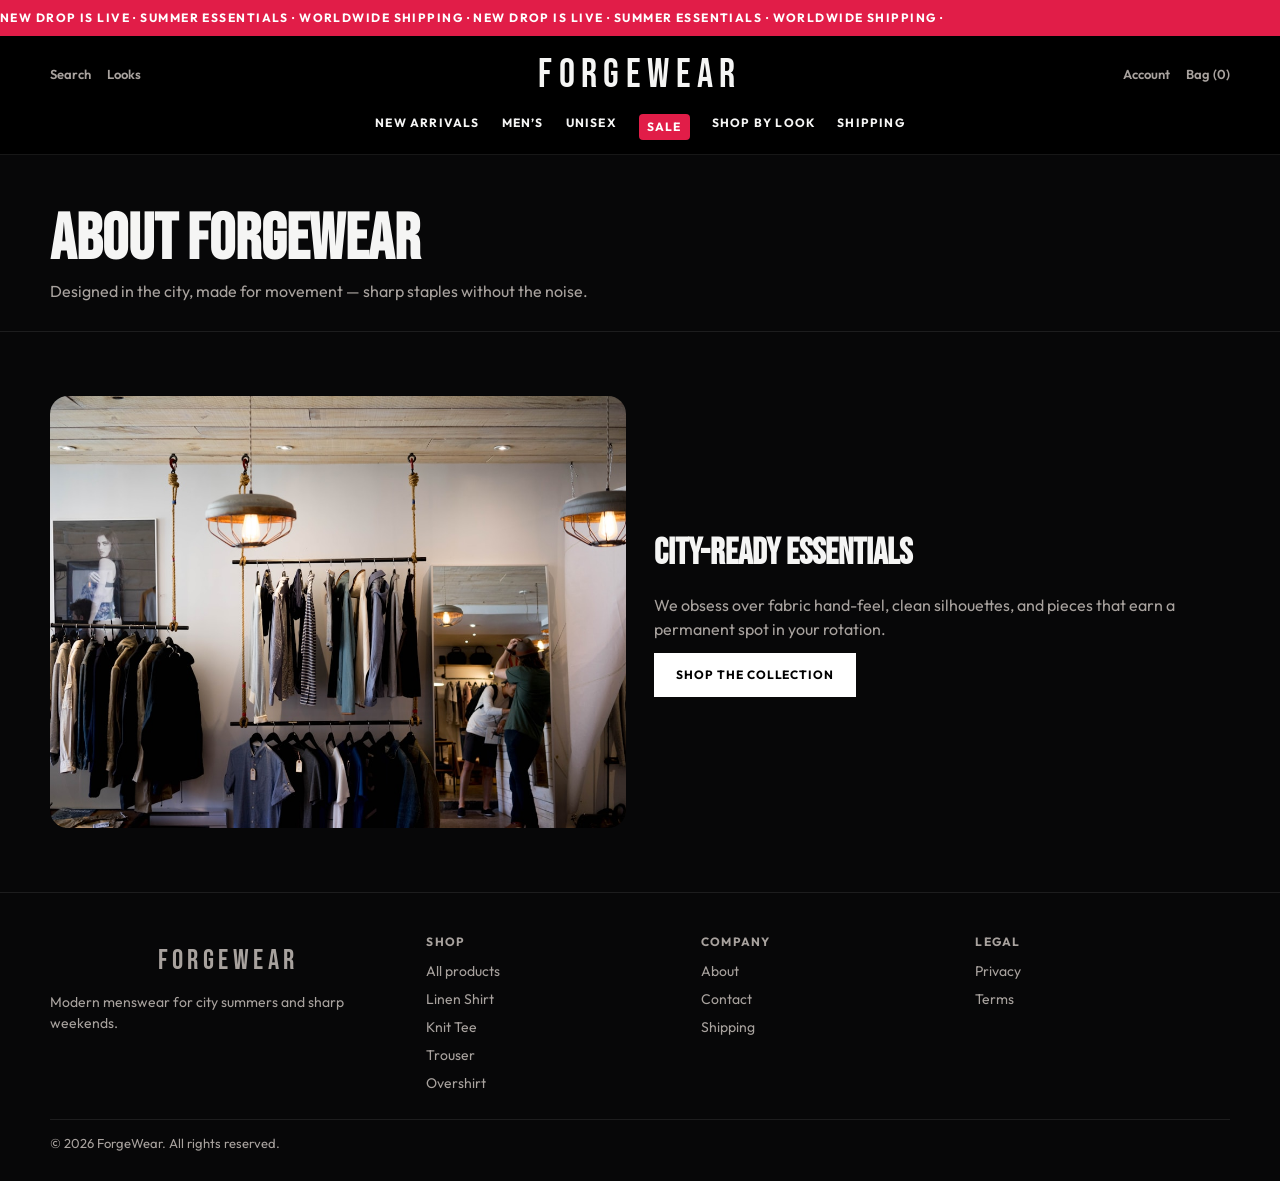
==== about.html @ a7f93a91 "Initial commit: forgewear website" ====
<!DOCTYPE html><html lang="en"><head><meta charset="utf-8"/><meta name="viewport" content="width=device-width,initial-scale=1"/>
<title>About | ForgeWear</title>
<link href="https://fonts.googleapis.com/css2?family=Bebas+Neue&family=Outfit:wght@400;500;600;700;800&display=swap" rel="stylesheet"/>
<link rel="stylesheet" href="styles.css"/></head><body>
<div class="ticker" aria-hidden="true"><div class="ticker-track">New drop is live · Summer essentials · Worldwide shipping · New drop is live · Summer essentials · Worldwide shipping · </div></div>
<header><div class="wrap nav">
<div class="nav-side"><a href="shop.html">Search</a><a href="about.html">Looks</a></div>
<a class="logo" href="index.html">FORGEWEAR</a>
<div class="nav-side right"><a href="contact.html">Account</a><a href="cart.html">Bag (<span data-cart-count>0</span>)</a><button class="nav-toggle" id="navToggle" aria-label="Menu">☰</button></div>
<nav class="nav-links-mobile" id="navLinks" style="display:none">
<a href="shop.html">Shop</a><a href="shop.html">New</a><a href="about.html">About</a><a href="contact.html">Contact</a><a href="cart.html">Cart</a>
</nav>
</div>
<nav class="wrap menu">
<a href="shop.html">New Arrivals</a><a href="shop.html">Men’s</a><a href="shop.html">Unisex</a>
<a class="sale" href="shop.html">Sale</a><a href="about.html">Shop by Look</a><a href="shipping.html">Shipping</a>
</nav></header><div class="page-hero"><div class="wrap"><h1>ABOUT FORGEWEAR</h1><p>Designed in the city, made for movement — sharp staples without the noise.</p></div></div>
<section><div class="wrap grid-2"><img class="split-img" src="images/store.jpg" alt="ForgeWear store"/><div><h2 style="font-family:Bebas Neue,sans-serif;font-size:36px">CITY-READY ESSENTIALS</h2><p class="muted" style="margin:12px 0">We obsess over fabric hand-feel, clean silhouettes, and pieces that earn a permanent spot in your rotation.</p><a class="btn btn-solid" href="shop.html">Shop the collection</a></div></div></section><footer><div class="wrap"><div class="footer-grid">
<div><a class="logo" href="index.html" style="font-size:28px">FORGEWEAR</a><p class="muted" style="margin-top:10px;font-size:14px">Modern menswear for city summers and sharp weekends.</p></div>
<div><h4>Shop</h4><a href="shop.html">All products</a><a href="product-linen.html">Linen Shirt</a><a href="product-knit.html">Knit Tee</a><a href="product-trouser.html">Trouser</a><a href="product-jacket.html">Overshirt</a></div>
<div><h4>Company</h4><a href="about.html">About</a><a href="contact.html">Contact</a><a href="shipping.html">Shipping</a></div>
<div><h4>Legal</h4><a href="privacy.html">Privacy</a><a href="terms.html">Terms</a></div>
</div><div class="footer-bottom">© 2026 ForgeWear. All rights reserved.</div></div></footer>
<script>
document.getElementById("navToggle")?.addEventListener("click",function(){var n=document.getElementById("navLinks");n.style.display=n.style.display==="flex"?"none":"flex";n.classList.toggle("open")});
</script>
<script src="app.js"></script></body></html>
---- styles.css ----
:root{--bg:#070708;--panel:#121214;--text:#f5f5f4;--muted:#a8a29e;--red:#e11d48;--line:rgba(255,255,255,.09);--ease:cubic-bezier(.22,1,.36,1)}
*{box-sizing:border-box;margin:0;padding:0}html{scroll-behavior:smooth}body{font-family:Outfit,system-ui,sans-serif;background:var(--bg);color:var(--text);line-height:1.5}
a{color:inherit;text-decoration:none}img{max-width:100%;display:block}
.wrap{width:min(1180px,calc(100% - 32px));margin:0 auto}
.btn{display:inline-flex;align-items:center;justify-content:center;padding:13px 22px;font-weight:700;font-size:12px;letter-spacing:.08em;text-transform:uppercase;border:0;cursor:pointer;font-family:inherit;transition:transform .35s var(--ease)}
.btn:hover{transform:translateY(-3px)}.btn-solid{background:#fff;color:#000}.btn-line{border:1px solid rgba(255,255,255,.35);background:transparent;color:#fff}.btn-full{width:100%}
.ticker{background:var(--red);color:#fff;font-size:12px;font-weight:700;letter-spacing:.12em;text-transform:uppercase;overflow:hidden;white-space:nowrap}
.ticker-track{display:inline-block;padding:9px 0;animation:marquee 22s linear infinite}
@keyframes marquee{to{transform:translateX(-50%)}}
header{border-bottom:1px solid var(--line);background:rgba(0,0,0,.9);backdrop-filter:blur(12px);position:sticky;top:0;z-index:30}
.nav{display:grid;grid-template-columns:1fr auto 1fr;align-items:center;min-height:78px;gap:12px}
.logo{font-family:"Bebas Neue",sans-serif;font-size:40px;letter-spacing:.16em;text-align:center}
.nav-side{display:flex;gap:16px;align-items:center;color:var(--muted);font-size:13px;font-weight:600}
.nav-side.right{justify-content:flex-end}
.menu{display:flex;justify-content:center;gap:22px;padding:0 0 14px;font-size:12px;font-weight:700;letter-spacing:.1em;text-transform:uppercase}
.menu a.active,.sale{color:#fff}.sale{background:var(--red);padding:4px 8px;border-radius:4px}
.nav-toggle{display:none;background:0;border:0;color:#fff;font-size:22px;justify-self:end}
.hero{position:relative;min-height:78vh;display:grid;place-items:end center;background-size:cover;background-position:center;padding:48px 0 56px}
.hero::before{content:"";position:absolute;inset:0;background:linear-gradient(180deg,rgba(0,0,0,.25),rgba(0,0,0,.78))}
.hero-inner{position:relative;z-index:1;text-align:center}
.season{display:inline-block;border:1px solid rgba(255,255,255,.25);padding:6px 10px;font-size:12px;letter-spacing:.14em;margin-bottom:14px}
h1{font-family:"Bebas Neue",sans-serif;font-size:clamp(56px,10vw,110px);line-height:.9}
h1 em{display:block;font-family:Outfit,sans-serif;font-style:normal;font-size:.2em;letter-spacing:.18em;color:#fda4af;margin-top:10px;font-weight:500}
.hero-actions{display:flex;gap:12px;justify-content:center;margin-top:22px;flex-wrap:wrap}
.page-hero{padding:56px 0 28px;border-bottom:1px solid var(--line)}.page-hero h1{font-size:clamp(40px,6vw,64px)}.page-hero p{color:var(--muted);margin-top:10px}
section{padding:64px 0}.section-head{display:flex;justify-content:space-between;align-items:end;gap:16px;margin-bottom:24px;flex-wrap:wrap}
.section-head h2{font-family:"Bebas Neue",sans-serif;font-size:40px;letter-spacing:.04em}.section-head p{color:var(--muted);max-width:40ch}
.grid{display:grid;grid-template-columns:repeat(4,1fr);gap:16px}.grid-2{display:grid;grid-template-columns:1fr 1fr;gap:28px;align-items:center}
.product{background:var(--panel);border:1px solid var(--line);border-radius:16px;overflow:hidden;transition:transform .45s var(--ease)}
.product:hover{transform:translateY(-10px)}.product img{aspect-ratio:4/5;object-fit:cover;width:100%}
.product-body{padding:14px}.product-body h3{font-size:15px;margin-bottom:4px}.product-body p{color:var(--muted);font-size:13px}.price{margin-top:10px;font-weight:700}
.split-img{border-radius:18px;aspect-ratio:4/3;object-fit:cover;width:100%}.muted{color:var(--muted)}
.cta{margin:10px auto 60px;width:min(1180px,calc(100% - 32px));border:1px solid var(--line);border-radius:20px;padding:36px;display:flex;justify-content:space-between;gap:16px;align-items:center;flex-wrap:wrap;background:linear-gradient(100deg,#18181b,#271015)}
.form{display:grid;gap:12px;max-width:480px}.form label{font-size:13px;font-weight:700}
.form input,.form textarea{width:100%;padding:12px;border-radius:10px;border:1px solid var(--line);background:#111;color:#fff;font:inherit}
.form-success{display:none;padding:14px;border-radius:10px;background:rgba(225,29,72,.15);color:#fda4af;font-weight:700}.form-success.show{display:block}
.cart-row{display:flex;gap:14px;align-items:center;padding:14px 0;border-bottom:1px solid var(--line)}.cart-row img{width:72px;height:90px;object-fit:cover;border-radius:8px}
footer{border-top:1px solid var(--line);padding:40px 0 28px}.footer-grid{display:grid;grid-template-columns:1.4fr 1fr 1fr 1fr;gap:20px;margin-bottom:18px}
.footer-grid h4{font-size:12px;letter-spacing:.1em;text-transform:uppercase;color:var(--muted);margin-bottom:10px}
.footer-grid a{display:block;color:var(--muted);font-size:14px;margin:7px 0}.footer-bottom{color:var(--muted);font-size:13px;border-top:1px solid var(--line);padding-top:14px}
.reveal{opacity:0;transform:translateY(24px);transition:.75s var(--ease)}.reveal.in{opacity:1;transform:none}
@media(max-width:900px){.nav{grid-template-columns:1fr auto}.nav-side:not(.right),.menu{display:none}.nav-toggle{display:block}.nav-links-mobile{display:none;grid-column:1/-1;flex-direction:column;gap:12px;padding:0 0 16px}.nav-links-mobile.open{display:flex}.grid,.grid-2,.footer-grid{grid-template-columns:1fr 1fr}.footer-grid{grid-template-columns:1fr}}
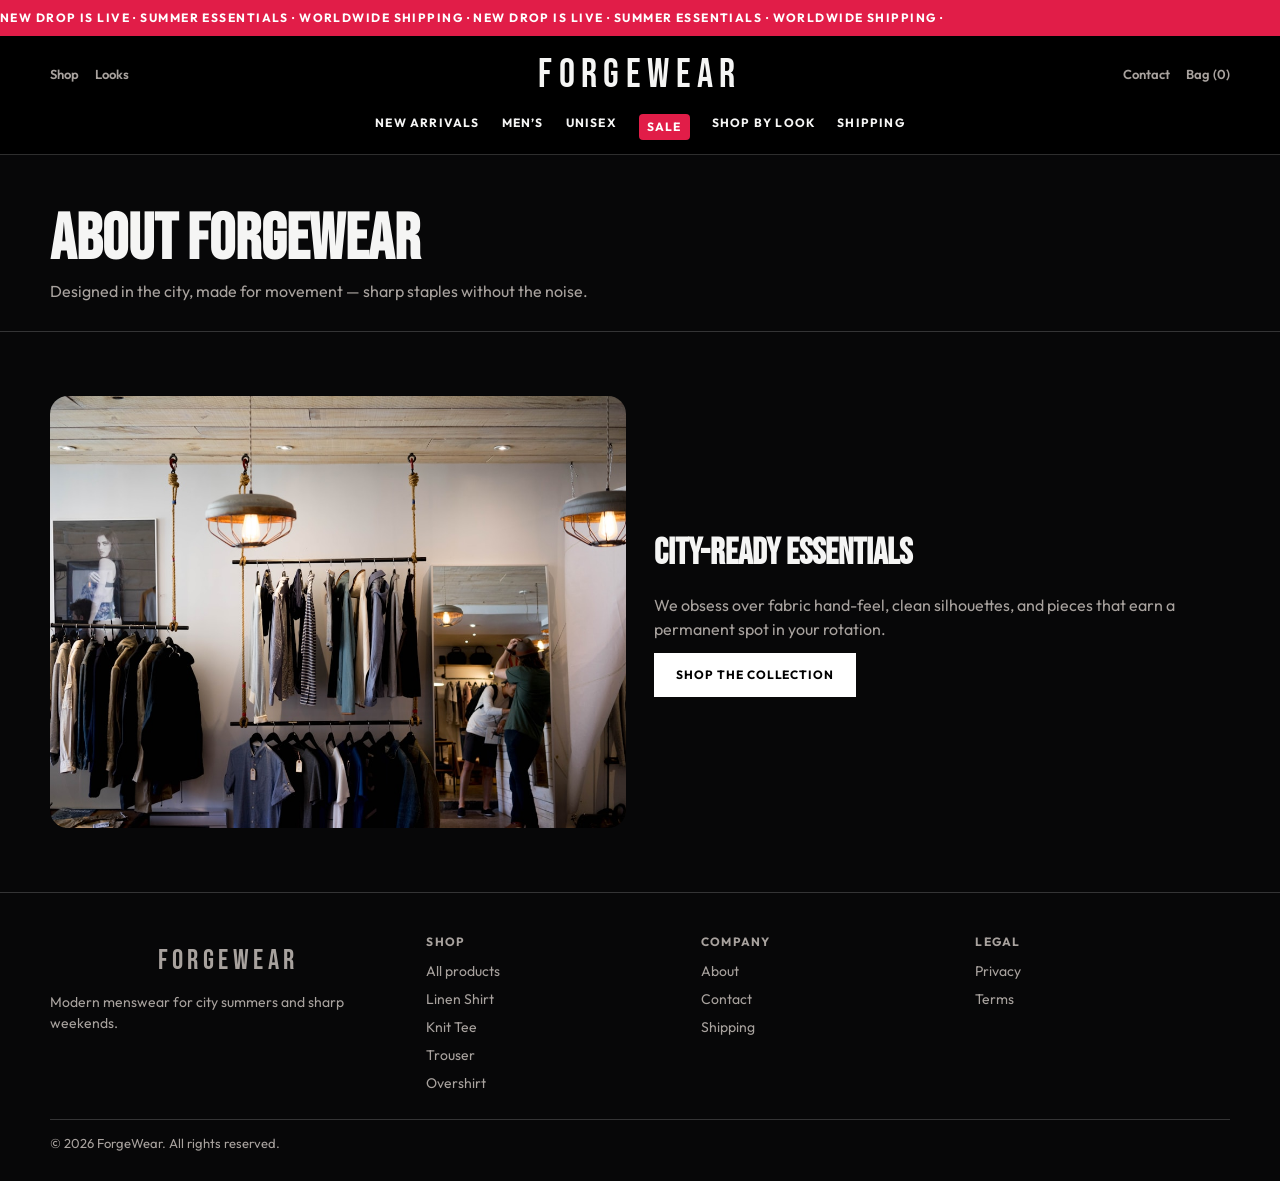
==== commit 21a1f02b: "Fix contrast, button readability, and working filters/links." ====
--- a/about.html
+++ b/about.html
@@ -4,9 +4,9 @@
 <link rel="stylesheet" href="styles.css"/></head><body>
 <div class="ticker" aria-hidden="true"><div class="ticker-track">New drop is live · Summer essentials · Worldwide shipping · New drop is live · Summer essentials · Worldwide shipping · </div></div>
 <header><div class="wrap nav">
-<div class="nav-side"><a href="shop.html">Search</a><a href="about.html">Looks</a></div>
+<div class="nav-side"><a href="shop.html">Shop</a><a href="about.html">Looks</a></div>
 <a class="logo" href="index.html">FORGEWEAR</a>
-<div class="nav-side right"><a href="contact.html">Account</a><a href="cart.html">Bag (<span data-cart-count>0</span>)</a><button class="nav-toggle" id="navToggle" aria-label="Menu">☰</button></div>
+<div class="nav-side right"><a href="contact.html">Contact</a><a href="cart.html">Bag (<span data-cart-count>0</span>)</a><button class="nav-toggle" id="navToggle" aria-label="Menu">☰</button></div>
 <nav class="nav-links-mobile" id="navLinks" style="display:none">
 <a href="shop.html">Shop</a><a href="shop.html">New</a><a href="about.html">About</a><a href="contact.html">Contact</a><a href="cart.html">Cart</a>
 </nav>
--- a/styles.css
+++ b/styles.css
@@ -1,4 +1,4 @@
-
+﻿
 :root{--bg:#070708;--panel:#121214;--text:#f5f5f4;--muted:#a8a29e;--red:#e11d48;--line:rgba(255,255,255,.09);--ease:cubic-bezier(.22,1,.36,1)}
 *{box-sizing:border-box;margin:0;padding:0}html{scroll-behavior:smooth}body{font-family:Outfit,system-ui,sans-serif;background:var(--bg);color:var(--text);line-height:1.5}
 a{color:inherit;text-decoration:none}img{max-width:100%;display:block}
@@ -41,3 +41,344 @@
 .footer-grid a{display:block;color:var(--muted);font-size:14px;margin:7px 0}.footer-bottom{color:var(--muted);font-size:13px;border-top:1px solid var(--line);padding-top:14px}
 .reveal{opacity:0;transform:translateY(24px);transition:.75s var(--ease)}.reveal.in{opacity:1;transform:none}
 @media(max-width:900px){.nav{grid-template-columns:1fr auto}.nav-side:not(.right),.menu{display:none}.nav-toggle{display:block}.nav-links-mobile{display:none;grid-column:1/-1;flex-direction:column;gap:12px;padding:0 0 16px}.nav-links-mobile.open{display:flex}.grid,.grid-2,.footer-grid{grid-template-columns:1fr 1fr}.footer-grid{grid-template-columns:1fr}}
+
+/* ---- professional sections ---- */
+.stats-strip{display:grid;grid-template-columns:repeat(4,1fr);gap:16px;margin:0}
+.stat-box{text-align:center;padding:28px 16px;border:1px solid var(--line,rgba(0,0,0,.08));border-radius:18px;background:var(--card,#fff)}
+.stat-box b{display:block;font-size:clamp(28px,3vw,40px);letter-spacing:-.03em;margin-bottom:6px}
+.stat-box span{font-size:13px;opacity:.75}
+.logos-row{display:flex;flex-wrap:wrap;gap:18px 32px;align-items:center;justify-content:center;opacity:.75;font-weight:700;letter-spacing:.06em;font-size:13px;text-transform:uppercase}
+.logos-row span{padding:10px 14px;border:1px solid var(--line,rgba(0,0,0,.08));border-radius:999px}
+.process{display:grid;grid-template-columns:repeat(4,1fr);gap:16px;counter-reset:step}
+.process .step{position:relative;padding:22px;border-radius:18px;border:1px solid var(--line,rgba(0,0,0,.08));background:var(--card,#fff)}
+.process .step::before{counter-increment:step;content:counter(step,decimal-leading-zero);display:block;font-weight:800;font-size:22px;margin-bottom:10px}
+.process .step h3{margin-bottom:8px;font-size:17px}
+.process .step p{font-size:14px;opacity:.75;line-height:1.55}
+.integrations{display:grid;grid-template-columns:repeat(6,1fr);gap:10px}
+.integrations div{text-align:center;padding:16px 8px;border-radius:14px;border:1px solid var(--line,rgba(0,0,0,.08));font-size:12px;font-weight:700;background:var(--card,#fff)}
+.newsletter{display:grid;grid-template-columns:1.2fr .8fr;gap:20px;align-items:center;padding:36px;border-radius:24px;border:1px solid var(--line,rgba(0,0,0,.08));background:var(--card,#fff)}
+.newsletter form{display:flex;gap:10px;flex-wrap:wrap}
+.newsletter input{flex:1;min-width:200px;padding:13px 14px;border-radius:12px;border:1px solid var(--line,rgba(0,0,0,.12));font:inherit}
+.contact-grid{display:grid;grid-template-columns:1.1fr .9fr;gap:28px;align-items:start}
+.contact-cards{display:grid;gap:12px}
+.contact-card{padding:18px;border-radius:16px;border:1px solid var(--line,rgba(0,0,0,.08));background:var(--card,#fff)}
+.contact-card h4{margin-bottom:6px;font-size:15px}
+.contact-card p{font-size:14px;opacity:.8;line-height:1.5}
+.form-row{display:grid;grid-template-columns:1fr 1fr;gap:12px}
+.map-box{border-radius:18px;min-height:200px;border:1px solid var(--line,rgba(0,0,0,.08));display:grid;place-items:center;padding:24px;text-align:center;background:linear-gradient(145deg,rgba(127,127,127,.08),rgba(127,127,127,.02))}
+.quote-band{padding:40px;border-radius:24px;border:1px solid var(--line,rgba(0,0,0,.08));text-align:center;background:var(--card,#fff)}
+.quote-band blockquote{font-size:clamp(20px,2.6vw,28px);line-height:1.4;max-width:40ch;margin:0 auto 16px;letter-spacing:-.02em}
+@media(max-width:900px){
+  .stats-strip,.process,.integrations,.newsletter,.contact-grid,.form-row{grid-template-columns:1fr}
+  .integrations{grid-template-columns:repeat(3,1fr)}
+  .stats-strip{grid-template-columns:1fr 1fr}
+}
+
+/* ==== frontend polish: alignment, FAQ, sections ==== */
+.section-tight { padding: 36px 0 !important; }
+.section-head { max-width: 640px; }
+.section-head.center { text-align: center; margin-left: auto; margin-right: auto; }
+.section-head.center + .stats-strip,
+.section-head.center + .process,
+.section-head.center + .grid-3,
+.section-head.center + .faq,
+.section-head.center + .integrations { }
+
+.grid-3 > .card,
+.grid > .product,
+.grid > .card {
+  height: 100%;
+  display: flex;
+  flex-direction: column;
+}
+.card p:last-child { margin-top: auto; }
+
+/* FAQ â€” professional accordion */
+.faq {
+  max-width: 760px;
+  margin: 0 auto;
+  display: grid;
+  gap: 12px;
+}
+.faq details {
+  border: 1px solid var(--line, rgba(255,255,255,.12));
+  border-radius: 16px;
+  padding: 0;
+  margin: 0;
+  background: var(--card, rgba(255,255,255,.04));
+  overflow: hidden;
+  transition: border-color .25s, box-shadow .25s, transform .25s;
+}
+.faq details:hover {
+  border-color: rgba(127,127,127,.35);
+}
+.faq details[open] {
+  box-shadow: 0 12px 36px rgba(0,0,0,.08);
+}
+.faq summary {
+  cursor: pointer;
+  font-weight: 700;
+  list-style: none;
+  display: flex;
+  align-items: center;
+  justify-content: space-between;
+  gap: 16px;
+  padding: 18px 20px;
+  line-height: 1.35;
+  font-size: 15px;
+}
+.faq summary::-webkit-details-marker { display: none; }
+.faq summary::after {
+  content: "+";
+  flex: 0 0 auto;
+  width: 28px;
+  height: 28px;
+  border-radius: 50%;
+  display: grid;
+  place-items: center;
+  font-size: 18px;
+  font-weight: 600;
+  line-height: 1;
+  border: 1px solid var(--line, rgba(127,127,127,.25));
+  opacity: .85;
+  transition: transform .25s, background .25s;
+}
+.faq details[open] summary::after {
+  content: "–";
+  transform: none;
+  background: rgba(127,127,127,.08);
+}
+.faq details p {
+  margin: 0;
+  padding: 0 20px 18px;
+  color: var(--muted, #6b7280);
+  font-size: 14px;
+  line-height: 1.65;
+  max-width: 62ch;
+}
+
+/* Process polish */
+.process {
+  align-items: stretch;
+}
+.process .step {
+  height: 100%;
+  display: flex;
+  flex-direction: column;
+}
+.process .step::before {
+  font-variant-numeric: tabular-nums;
+  letter-spacing: .04em;
+  margin-bottom: 14px;
+}
+
+/* Stats / logos alignment */
+.stats-strip {
+  align-items: stretch;
+}
+.stat-box {
+  display: flex;
+  flex-direction: column;
+  justify-content: center;
+  min-height: 120px;
+}
+.logos-row {
+  gap: 12px 14px;
+  justify-content: center;
+}
+
+/* Newsletter / CTA alignment */
+.newsletter {
+  align-items: center;
+}
+.newsletter form {
+  width: 100%;
+  align-items: center;
+}
+.newsletter input {
+  min-height: 48px;
+}
+.cta-band {
+  align-items: center;
+}
+
+/* Contact form should fill grid column */
+.contact-grid .form {
+  max-width: none;
+  width: 100%;
+}
+.form-row {
+  align-items: start;
+}
+.form label {
+  display: block;
+  margin-bottom: 6px;
+}
+.form input[type="checkbox"] {
+  width: auto;
+  display: inline-block;
+  vertical-align: middle;
+}
+
+/* Quote band */
+.quote-band {
+  max-width: 900px;
+  margin-left: auto;
+  margin-right: auto;
+}
+
+/* Integrations wrap nicely */
+.integrations {
+  align-items: stretch;
+}
+.integrations div {
+  display: grid;
+  place-items: center;
+  min-height: 56px;
+}
+
+@media (max-width: 900px) {
+  .stats-strip { grid-template-columns: 1fr 1fr !important; }
+  .process { grid-template-columns: 1fr !important; }
+  .integrations { grid-template-columns: repeat(3, 1fr) !important; }
+  .newsletter, .contact-grid, .form-row { grid-template-columns: 1fr !important; }
+  .faq summary { font-size: 14px; padding: 16px; }
+  .faq details p { padding: 0 16px 16px; }
+  .section-tight { padding: 28px 0 !important; }
+}
+
+.check-row label{display:flex;align-items:flex-start;gap:10px;font-weight:600;line-height:1.45;cursor:pointer}
+.check-row input{margin-top:3px}
+.nav{flex-wrap:wrap}
+.nav .btn{white-space:nowrap}
+@media(max-width:1100px){
+  .nav-links{gap:14px;font-size:13px}
+}
+
+/* ---- UX readability / contrast / interaction fixes ---- */
+/* ---- UX readability / contrast / interaction fixes ---- */
+.stat-box span,
+.process .step p,
+.logos-row,
+.contact-card p {
+  opacity: 1 !important;
+}
+.stat-box span,
+.process .step p {
+  color: var(--muted) !important;
+}
+.faq details[open] summary::after {
+  content: "–" !important;
+}
+.btn {
+  transition: transform .35s var(--ease), background .25s ease, border-color .25s ease, box-shadow .25s ease, filter .25s ease !important;
+}
+input::placeholder,
+textarea::placeholder {
+  opacity: 1;
+  color: #6b7f96;
+}
+.footer-grid a:hover {
+  color: var(--ink, var(--text, #111));
+}
+.product.is-hidden,
+[data-product].is-hidden {
+  display: none !important;
+}
+.filter-panel {
+  display: none;
+  padding: 8px 0 12px;
+  border-bottom: 1px solid var(--line, #e5e5e5);
+}
+.filter-group.open .filter-panel { display: block; }
+.filter-group.open > button span { transform: rotate(45deg); display: inline-block; }
+.filter-panel label {
+  display: flex;
+  align-items: center;
+  gap: 8px;
+  padding: 6px 0;
+  font-size: 13px;
+  font-weight: 500;
+  cursor: pointer;
+  color: var(--muted, #525252);
+}
+.filter-chip-row { display: flex; flex-wrap: wrap; gap: 8px; margin: 10px 0 16px; }
+.filter-chip {
+  border: 1px solid var(--line, #e5e5e5);
+  background: #fff;
+  border-radius: 999px;
+  padding: 7px 12px;
+  font: inherit;
+  font-size: 12px;
+  font-weight: 700;
+  cursor: pointer;
+}
+.filter-chip.active {
+  background: var(--ink, #171717);
+  color: #fff;
+  border-color: transparent;
+}
+.filter-empty {
+  display: none;
+  color: var(--muted);
+  padding: 20px 0;
+}
+.filter-empty.show { display: block; }
+
+
+/* ForgeWear dark-theme readable sections */
+:root {
+  --card: #121214;
+  --line: rgba(255,255,255,.18);
+}
+.process .step {
+  background: var(--panel) !important;
+  color: var(--text) !important;
+  border-color: var(--line) !important;
+}
+.process .step p,
+.stat-box span {
+  color: var(--muted) !important;
+}
+.btn-primary,
+a.btn-primary {
+  display: inline-flex;
+  align-items: center;
+  justify-content: center;
+  padding: 13px 22px;
+  font-weight: 700;
+  font-size: 12px;
+  letter-spacing: .08em;
+  text-transform: uppercase;
+  background: #fff !important;
+  color: #000 !important;
+  border: 0;
+  border-radius: 0;
+  text-decoration: none;
+}
+.btn-solid:hover,
+.btn-primary:hover {
+  filter: brightness(.92);
+}
+.form select {
+  width: 100%;
+  padding: 12px;
+  border-radius: 10px;
+  border: 1px solid var(--line);
+  background: #111;
+  color: #fff;
+  font: inherit;
+}
+input::placeholder,
+textarea::placeholder {
+  color: #78716c !important;
+}
+.stat-box,
+.newsletter,
+.contact-card,
+.quote-band,
+.faq details {
+  background: var(--panel) !important;
+  color: var(--text);
+  border-color: var(--line) !important;
+}
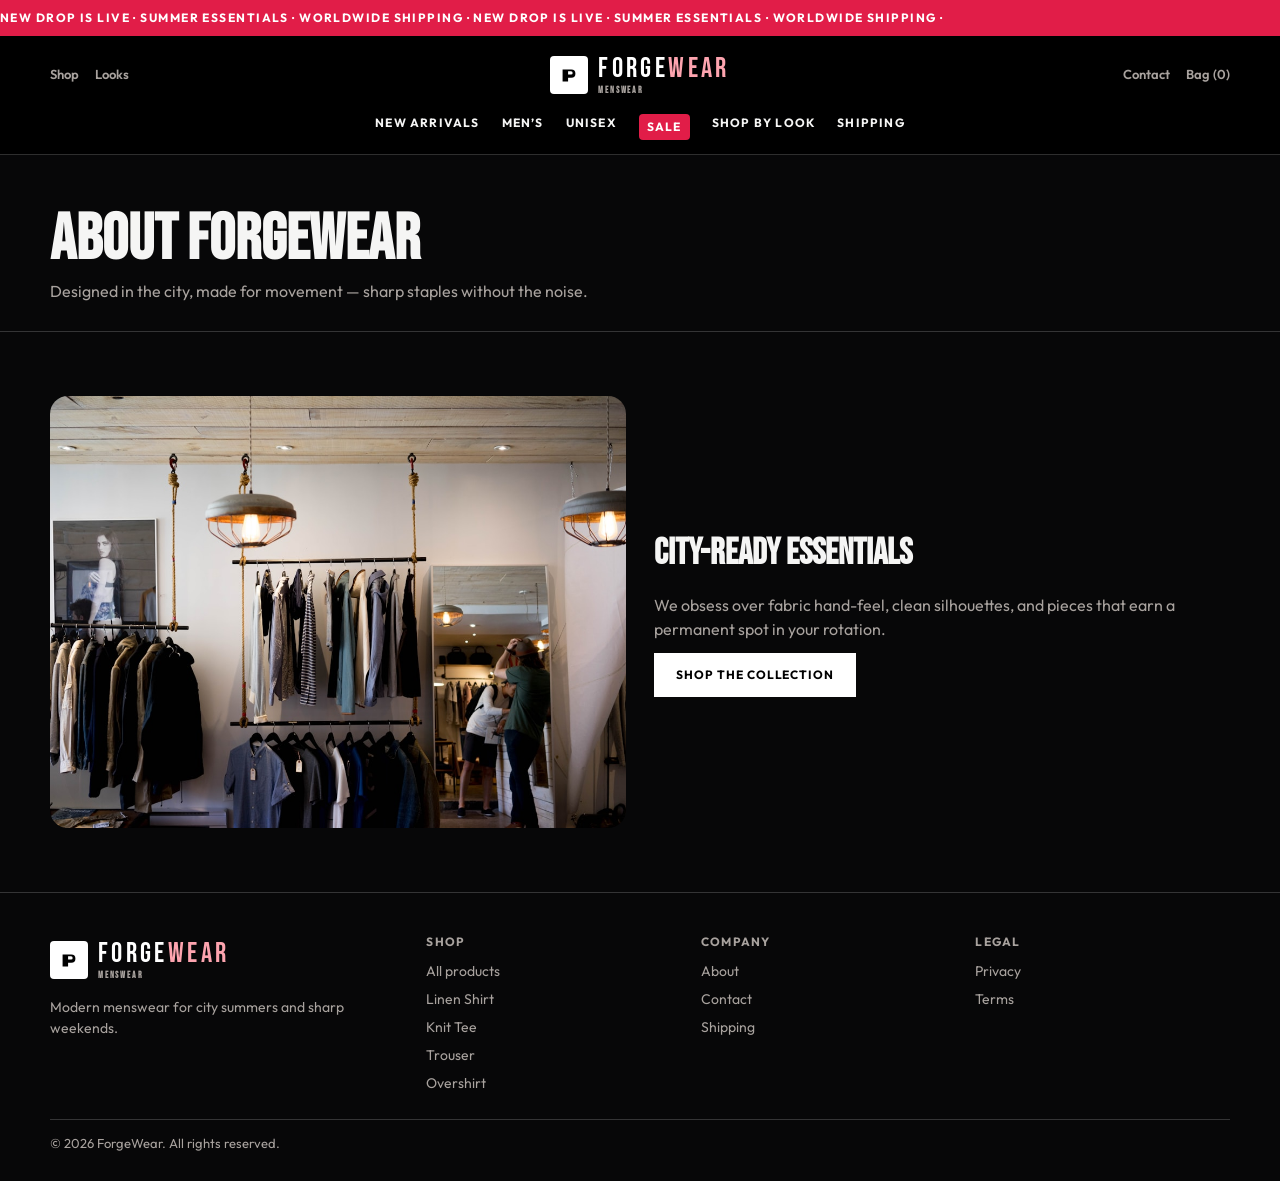
==== commit 82776283: "Add brand mark logos and customer reviews sections." ====
--- a/about.html
+++ b/about.html
@@ -5,7 +5,7 @@
 <div class="ticker" aria-hidden="true"><div class="ticker-track">New drop is live · Summer essentials · Worldwide shipping · New drop is live · Summer essentials · Worldwide shipping · </div></div>
 <header><div class="wrap nav">
 <div class="nav-side"><a href="shop.html">Shop</a><a href="about.html">Looks</a></div>
-<a class="logo" href="index.html">FORGEWEAR</a>
+<a class="logo" href="index.html"><span class="logo-mark" aria-hidden="true"><svg viewBox="0 0 24 24" fill="none"><path d="M5 6h9.5a4.5 4.5 0 0 1 0 9H11v4H5V6zm6 5.5h3.2a1.8 1.8 0 0 0 0-3.6H11v3.6z" fill="currentColor"/></svg></span><span class="logo-text"><span class="word">FORGE<span class="accent">WEAR</span></span><span class="tag">Menswear</span></span></a>
 <div class="nav-side right"><a href="contact.html">Contact</a><a href="cart.html">Bag (<span data-cart-count>0</span>)</a><button class="nav-toggle" id="navToggle" aria-label="Menu">☰</button></div>
 <nav class="nav-links-mobile" id="navLinks" style="display:none">
 <a href="shop.html">Shop</a><a href="shop.html">New</a><a href="about.html">About</a><a href="contact.html">Contact</a><a href="cart.html">Cart</a>
@@ -16,7 +16,7 @@
 <a class="sale" href="shop.html">Sale</a><a href="about.html">Shop by Look</a><a href="shipping.html">Shipping</a>
 </nav></header><div class="page-hero"><div class="wrap"><h1>ABOUT FORGEWEAR</h1><p>Designed in the city, made for movement — sharp staples without the noise.</p></div></div>
 <section><div class="wrap grid-2"><img class="split-img" src="images/store.jpg" alt="ForgeWear store"/><div><h2 style="font-family:Bebas Neue,sans-serif;font-size:36px">CITY-READY ESSENTIALS</h2><p class="muted" style="margin:12px 0">We obsess over fabric hand-feel, clean silhouettes, and pieces that earn a permanent spot in your rotation.</p><a class="btn btn-solid" href="shop.html">Shop the collection</a></div></div></section><footer><div class="wrap"><div class="footer-grid">
-<div><a class="logo" href="index.html" style="font-size:28px">FORGEWEAR</a><p class="muted" style="margin-top:10px;font-size:14px">Modern menswear for city summers and sharp weekends.</p></div>
+<div><a class="logo" href="index.html"><span class="logo-mark" aria-hidden="true"><svg viewBox="0 0 24 24" fill="none"><path d="M5 6h9.5a4.5 4.5 0 0 1 0 9H11v4H5V6zm6 5.5h3.2a1.8 1.8 0 0 0 0-3.6H11v3.6z" fill="currentColor"/></svg></span><span class="logo-text"><span class="word">FORGE<span class="accent">WEAR</span></span><span class="tag">Menswear</span></span></a><p class="muted" style="margin-top:10px;font-size:14px">Modern menswear for city summers and sharp weekends.</p></div>
 <div><h4>Shop</h4><a href="shop.html">All products</a><a href="product-linen.html">Linen Shirt</a><a href="product-knit.html">Knit Tee</a><a href="product-trouser.html">Trouser</a><a href="product-jacket.html">Overshirt</a></div>
 <div><h4>Company</h4><a href="about.html">About</a><a href="contact.html">Contact</a><a href="shipping.html">Shipping</a></div>
 <div><h4>Legal</h4><a href="privacy.html">Privacy</a><a href="terms.html">Terms</a></div>
--- a/styles.css
+++ b/styles.css
@@ -382,3 +382,122 @@
   color: var(--text);
   border-color: var(--line) !important;
 }
+
+/* ---- Brand logo system ---- */
+/* ---- Brand logo system ---- */
+.logo, a.brand.logo, a.logo.brand {
+  display: inline-flex !important;
+  align-items: center;
+  gap: 10px;
+  text-decoration: none;
+  line-height: 1.1;
+}
+.logo-mark {
+  width: 38px;
+  height: 38px;
+  flex-shrink: 0;
+  display: grid;
+  place-items: center;
+  border-radius: 11px;
+  position: relative;
+}
+.logo-mark svg {
+  width: 22px;
+  height: 22px;
+  display: block;
+}
+.logo-text {
+  display: flex;
+  flex-direction: column;
+  align-items: flex-start;
+  font-weight: 800;
+  letter-spacing: -.02em;
+}
+.logo-text .word {
+  font-size: 1.05em;
+  line-height: 1;
+}
+.logo-text .tag {
+  font-size: 9px;
+  font-weight: 700;
+  letter-spacing: .16em;
+  text-transform: uppercase;
+  margin-top: 3px;
+  opacity: .72;
+}
+footer .logo, footer a.brand {
+  text-align: left !important;
+}
+
+
+.logo-mark { background: #fff; color: #000; border-radius: 4px; }
+.logo-text .word { font-family: "Bebas Neue", sans-serif; font-size: 28px; letter-spacing: .12em; color: #fff; font-weight: 400; }
+.logo-text .accent { color: #fda4af; }
+.logo-text .tag { letter-spacing: .2em; color: var(--muted); opacity: 1; }
+header .logo { justify-self: center; }
+.review-avatar { background: rgba(225,29,72,.2); color: #fda4af; }
+.review-card { background: var(--panel); }
+.review-card > p { color: var(--text); }
+
+
+/* ---- Reviews section ---- */
+.reviews-grid {
+  display: grid;
+  grid-template-columns: repeat(3, 1fr);
+  gap: 18px;
+  margin-top: 8px;
+}
+.review-card {
+  padding: 24px 22px;
+  border-radius: 18px;
+  border: 1px solid var(--line, rgba(127,127,127,.2));
+  background: var(--card, var(--panel, #fff));
+  display: flex;
+  flex-direction: column;
+  gap: 14px;
+  height: 100%;
+  transition: transform .35s var(--ease, ease);
+}
+.review-card:hover { transform: translateY(-6px); }
+.review-stars {
+  color: #f59e0b;
+  letter-spacing: 2px;
+  font-size: 14px;
+  line-height: 1;
+}
+.review-card > p {
+  font-size: 15px;
+  line-height: 1.55;
+  flex: 1;
+  margin: 0;
+}
+.review-author {
+  display: flex;
+  align-items: center;
+  gap: 12px;
+  margin-top: 4px;
+}
+.review-avatar {
+  width: 42px;
+  height: 42px;
+  border-radius: 50%;
+  display: grid;
+  place-items: center;
+  font-weight: 800;
+  font-size: 13px;
+  letter-spacing: .02em;
+  flex-shrink: 0;
+}
+.review-author strong {
+  display: block;
+  font-size: 14px;
+}
+.review-author .muted,
+.review-author span:last-child {
+  display: block;
+  font-size: 12px;
+  margin-top: 2px;
+}
+@media (max-width: 900px) {
+  .reviews-grid { grid-template-columns: 1fr !important; }
+}
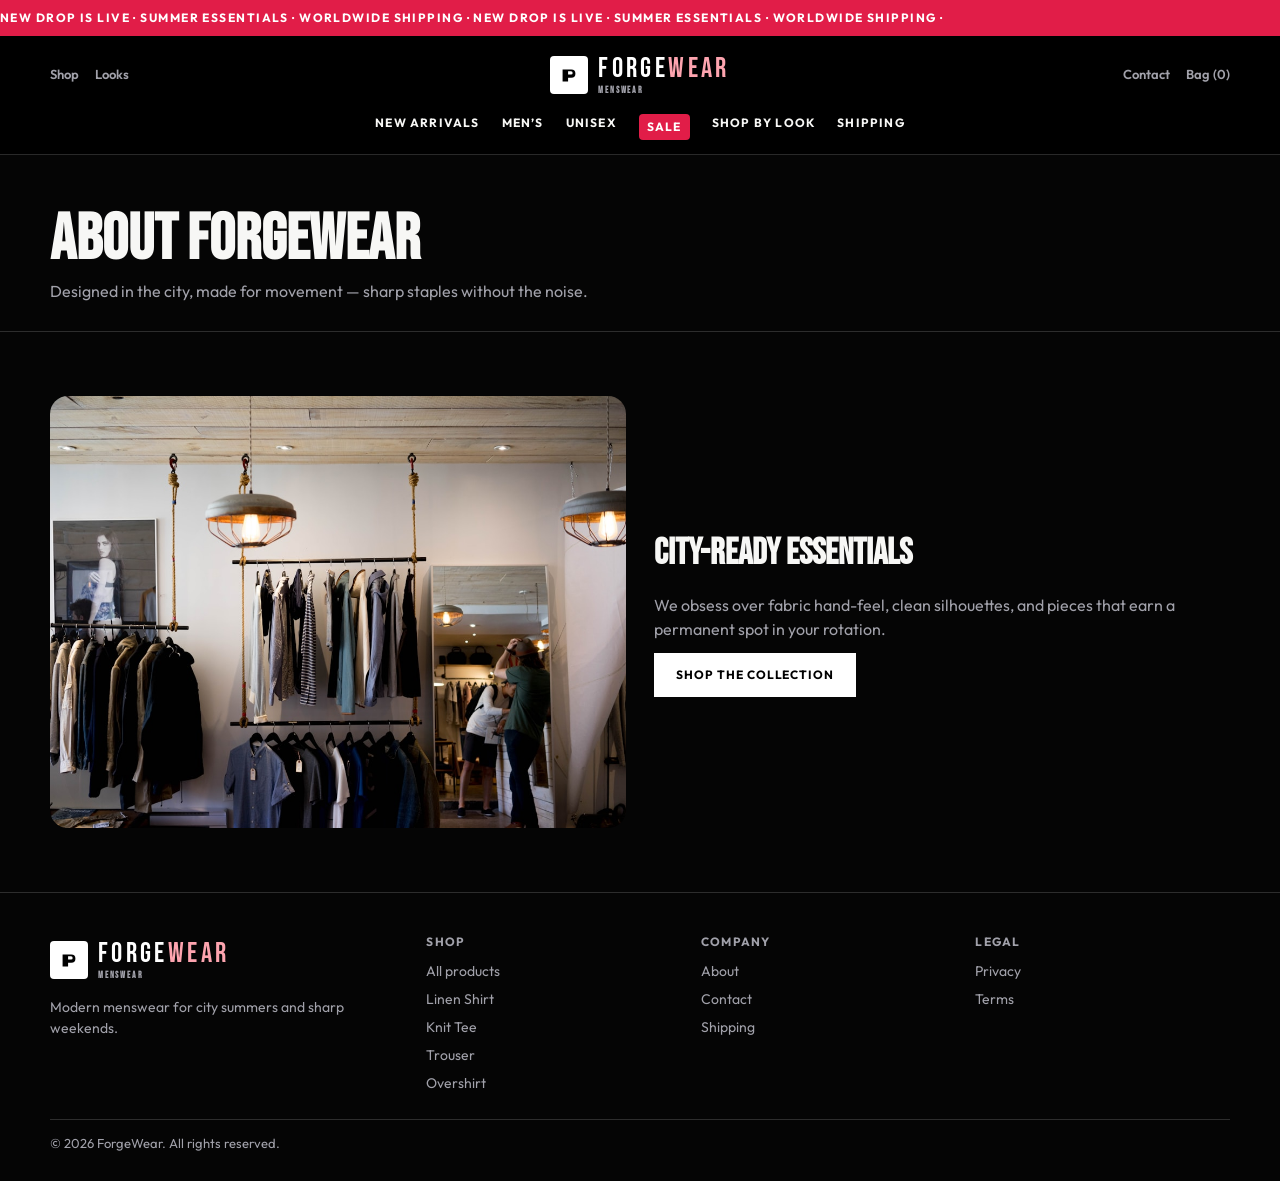
==== commit bc633d9a: "Modern standards: a11y, SEO, brand color systems, 404/sitemap." ====
--- a/about.html
+++ b/about.html
@@ -1,7 +1,16 @@
 <!DOCTYPE html><html lang="en"><head><meta charset="utf-8"/><meta name="viewport" content="width=device-width,initial-scale=1"/>
 <title>About | ForgeWear</title>
 <link href="https://fonts.googleapis.com/css2?family=Bebas+Neue&family=Outfit:wght@400;500;600;700;800&display=swap" rel="stylesheet"/>
-<link rel="stylesheet" href="styles.css"/></head><body>
+<link rel="stylesheet" href="styles.css"/>  <link rel="icon" href="favicon.svg" type="image/svg+xml"/>
+  <meta name="theme-color" content="#070708"/>
+  <meta name="description" content="Modern menswear for city summers — curated drops, sharp fits, fast checkout."/>
+  <meta property="og:title" content="About | ForgeWear"/>
+  <meta property="og:description" content="Modern menswear for city summers — curated drops, sharp fits, fast checkout."/>
+  <meta property="og:type" content="website"/>
+  <meta property="og:url" content="https://mryamaslam.github.io/forgewear/"/>
+  <meta name="twitter:card" content="summary_large_image"/>
+</head><body>
+<a class="skip-link" href="#main">Skip to content</a>
 <div class="ticker" aria-hidden="true"><div class="ticker-track">New drop is live · Summer essentials · Worldwide shipping · New drop is live · Summer essentials · Worldwide shipping · </div></div>
 <header><div class="wrap nav">
 <div class="nav-side"><a href="shop.html">Shop</a><a href="about.html">Looks</a></div>
@@ -14,8 +23,10 @@
 <nav class="wrap menu">
 <a href="shop.html">New Arrivals</a><a href="shop.html">Men’s</a><a href="shop.html">Unisex</a>
 <a class="sale" href="shop.html">Sale</a><a href="about.html">Shop by Look</a><a href="shipping.html">Shipping</a>
-</nav></header><div class="page-hero"><div class="wrap"><h1>ABOUT FORGEWEAR</h1><p>Designed in the city, made for movement — sharp staples without the noise.</p></div></div>
-<section><div class="wrap grid-2"><img class="split-img" src="images/store.jpg" alt="ForgeWear store"/><div><h2 style="font-family:Bebas Neue,sans-serif;font-size:36px">CITY-READY ESSENTIALS</h2><p class="muted" style="margin:12px 0">We obsess over fabric hand-feel, clean silhouettes, and pieces that earn a permanent spot in your rotation.</p><a class="btn btn-solid" href="shop.html">Shop the collection</a></div></div></section><footer><div class="wrap"><div class="footer-grid">
+</nav></header>
+<main id="main"><div class="page-hero"><div class="wrap"><h1>ABOUT FORGEWEAR</h1><p>Designed in the city, made for movement — sharp staples without the noise.</p></div></div>
+<section><div class="wrap grid-2"><img class="split-img" src="images/store.jpg" alt="ForgeWear store"/ loading="lazy" decoding="async"><div><h2 style="font-family:Bebas Neue,sans-serif;font-size:36px">CITY-READY ESSENTIALS</h2><p class="muted" style="margin:12px 0">We obsess over fabric hand-feel, clean silhouettes, and pieces that earn a permanent spot in your rotation.</p><a class="btn btn-solid" href="shop.html">Shop the collection</a></div></div></section></main>
+<footer><div class="wrap"><div class="footer-grid">
 <div><a class="logo" href="index.html"><span class="logo-mark" aria-hidden="true"><svg viewBox="0 0 24 24" fill="none"><path d="M5 6h9.5a4.5 4.5 0 0 1 0 9H11v4H5V6zm6 5.5h3.2a1.8 1.8 0 0 0 0-3.6H11v3.6z" fill="currentColor"/></svg></span><span class="logo-text"><span class="word">FORGE<span class="accent">WEAR</span></span><span class="tag">Menswear</span></span></a><p class="muted" style="margin-top:10px;font-size:14px">Modern menswear for city summers and sharp weekends.</p></div>
 <div><h4>Shop</h4><a href="shop.html">All products</a><a href="product-linen.html">Linen Shirt</a><a href="product-knit.html">Knit Tee</a><a href="product-trouser.html">Trouser</a><a href="product-jacket.html">Overshirt</a></div>
 <div><h4>Company</h4><a href="about.html">About</a><a href="contact.html">Contact</a><a href="shipping.html">Shipping</a></div>
@@ -24,4 +35,6 @@
 <script>
 document.getElementById("navToggle")?.addEventListener("click",function(){var n=document.getElementById("navLinks");n.style.display=n.style.display==="flex"?"none":"flex";n.classList.toggle("open")});
 </script>
-<script src="app.js"></script></body></html>+<script src="app.js"></script><div class="cookie-bar" id="cookieBar" role="dialog" aria-live="polite"><p>We use local storage for cart/demo preferences. See our <a href="privacy.html">Privacy</a>.</p><button type="button" class="btn btn-solid btn-primary btn-teal btn-red btn-sky" id="cookieAccept">Got it</button></div>
+<button type="button" class="to-top" id="toTop" aria-label="Back to top">↑</button>
+</body></html>
--- a/styles.css
+++ b/styles.css
@@ -501,3 +501,93 @@
 @media (max-width: 900px) {
   .reviews-grid { grid-template-columns: 1fr !important; }
 }
+
+/* ---- Modern standards baseline ---- */
+:root {
+  --bg: #050505;
+  --panel: #141416;
+  --card: #141416;
+  --text: #f7f7f5;
+  --muted: #a1a1aa;
+  --red: #e11d48;
+  --line: rgba(255,255,255,.16);
+  --focus: #fda4af;
+  --radius: 8px;
+}
+
+
+/* ---- Modern standards baseline ---- */
+:focus-visible {
+  outline: 3px solid var(--focus, #2563eb);
+  outline-offset: 3px;
+}
+.skip-link {
+  position: absolute;
+  left: 12px;
+  top: -48px;
+  z-index: 1000;
+  background: var(--focus, #111);
+  color: #fff;
+  padding: 10px 14px;
+  border-radius: 10px;
+  font-weight: 700;
+  font-size: 14px;
+}
+.skip-link:focus {
+  top: 12px;
+}
+img { height: auto; }
+@media (prefers-reduced-motion: reduce) {
+  html { scroll-behavior: auto; }
+  *, *::before, *::after {
+    animation-duration: 0.01ms !important;
+    animation-iteration-count: 1 !important;
+    transition-duration: 0.01ms !important;
+  }
+  .reveal { opacity: 1 !important; transform: none !important; filter: none !important; }
+}
+.cookie-bar {
+  position: fixed;
+  left: 16px;
+  right: 16px;
+  bottom: 16px;
+  z-index: 90;
+  max-width: 720px;
+  margin: 0 auto;
+  display: none;
+  align-items: center;
+  justify-content: space-between;
+  gap: 14px;
+  padding: 14px 16px;
+  border-radius: 14px;
+  background: rgba(15,15,15,.94);
+  color: #fff;
+  border: 1px solid rgba(255,255,255,.12);
+  box-shadow: 0 16px 40px rgba(0,0,0,.25);
+  font-size: 14px;
+  line-height: 1.4;
+}
+.cookie-bar.show { display: flex; flex-wrap: wrap; }
+.cookie-bar a { color: #fff; text-decoration: underline; }
+.cookie-bar .btn { margin: 0; }
+.to-top {
+  position: fixed;
+  right: 18px;
+  bottom: 18px;
+  z-index: 80;
+  width: 44px;
+  height: 44px;
+  border-radius: 50%;
+  border: 0;
+  cursor: pointer;
+  display: none;
+  place-items: center;
+  font-weight: 800;
+  background: var(--focus, #111);
+  color: #fff;
+  box-shadow: 0 10px 24px rgba(0,0,0,.2);
+}
+.to-top.show { display: grid; }
+@media (max-width: 900px) {
+  .cookie-bar { left: 10px; right: 10px; bottom: 10px; }
+}
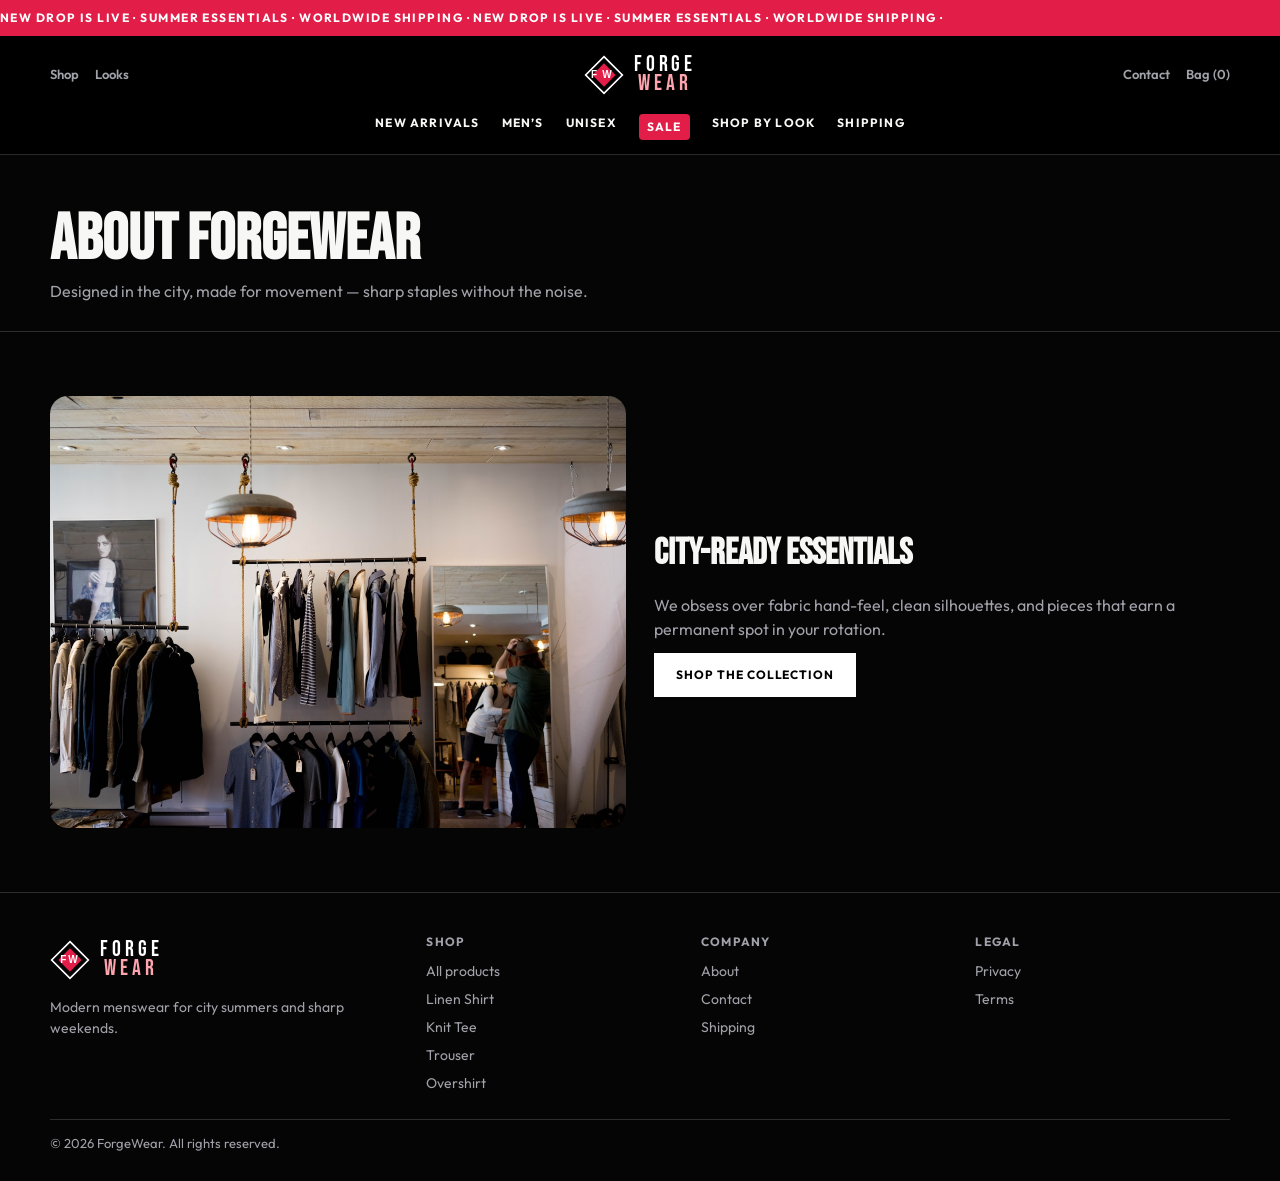
==== commit defe15fa: "Redesign logos with unique shapes, icons, and typography per brand." ====
--- a/about.html
+++ b/about.html
@@ -14,7 +14,7 @@
 <div class="ticker" aria-hidden="true"><div class="ticker-track">New drop is live · Summer essentials · Worldwide shipping · New drop is live · Summer essentials · Worldwide shipping · </div></div>
 <header><div class="wrap nav">
 <div class="nav-side"><a href="shop.html">Shop</a><a href="about.html">Looks</a></div>
-<a class="logo" href="index.html"><span class="logo-mark" aria-hidden="true"><svg viewBox="0 0 24 24" fill="none"><path d="M5 6h9.5a4.5 4.5 0 0 1 0 9H11v4H5V6zm6 5.5h3.2a1.8 1.8 0 0 0 0-3.6H11v3.6z" fill="currentColor"/></svg></span><span class="logo-text"><span class="word">FORGE<span class="accent">WEAR</span></span><span class="tag">Menswear</span></span></a>
+<a class="logo logo-forge" href="index.html" aria-label="ForgeWear home"><svg class="logo-stamp" viewBox="0 0 48 48" aria-hidden="true"><path d="M24 2L46 24 24 46 2 24 24 2z" fill="none" stroke="#fff" stroke-width="2"/><path d="M24 10L38 24 24 38 10 24 24 10z" fill="#e11d48"/><text x="24" y="28" text-anchor="middle" font-family="Arial Black,Arial,sans-serif" font-size="12" font-weight="800" fill="#fff">FW</text></svg><span class="logo-stack"><span>FORGE</span><span>WEAR</span></span></a>
 <div class="nav-side right"><a href="contact.html">Contact</a><a href="cart.html">Bag (<span data-cart-count>0</span>)</a><button class="nav-toggle" id="navToggle" aria-label="Menu">☰</button></div>
 <nav class="nav-links-mobile" id="navLinks" style="display:none">
 <a href="shop.html">Shop</a><a href="shop.html">New</a><a href="about.html">About</a><a href="contact.html">Contact</a><a href="cart.html">Cart</a>
@@ -27,7 +27,7 @@
 <main id="main"><div class="page-hero"><div class="wrap"><h1>ABOUT FORGEWEAR</h1><p>Designed in the city, made for movement — sharp staples without the noise.</p></div></div>
 <section><div class="wrap grid-2"><img class="split-img" src="images/store.jpg" alt="ForgeWear store"/ loading="lazy" decoding="async"><div><h2 style="font-family:Bebas Neue,sans-serif;font-size:36px">CITY-READY ESSENTIALS</h2><p class="muted" style="margin:12px 0">We obsess over fabric hand-feel, clean silhouettes, and pieces that earn a permanent spot in your rotation.</p><a class="btn btn-solid" href="shop.html">Shop the collection</a></div></div></section></main>
 <footer><div class="wrap"><div class="footer-grid">
-<div><a class="logo" href="index.html"><span class="logo-mark" aria-hidden="true"><svg viewBox="0 0 24 24" fill="none"><path d="M5 6h9.5a4.5 4.5 0 0 1 0 9H11v4H5V6zm6 5.5h3.2a1.8 1.8 0 0 0 0-3.6H11v3.6z" fill="currentColor"/></svg></span><span class="logo-text"><span class="word">FORGE<span class="accent">WEAR</span></span><span class="tag">Menswear</span></span></a><p class="muted" style="margin-top:10px;font-size:14px">Modern menswear for city summers and sharp weekends.</p></div>
+<div><a class="logo logo-forge" href="index.html" aria-label="ForgeWear home"><svg class="logo-stamp" viewBox="0 0 48 48" aria-hidden="true"><path d="M24 2L46 24 24 46 2 24 24 2z" fill="none" stroke="#fff" stroke-width="2"/><path d="M24 10L38 24 24 38 10 24 24 10z" fill="#e11d48"/><text x="24" y="28" text-anchor="middle" font-family="Arial Black,Arial,sans-serif" font-size="12" font-weight="800" fill="#fff">FW</text></svg><span class="logo-stack"><span>FORGE</span><span>WEAR</span></span></a><p class="muted" style="margin-top:10px;font-size:14px">Modern menswear for city summers and sharp weekends.</p></div>
 <div><h4>Shop</h4><a href="shop.html">All products</a><a href="product-linen.html">Linen Shirt</a><a href="product-knit.html">Knit Tee</a><a href="product-trouser.html">Trouser</a><a href="product-jacket.html">Overshirt</a></div>
 <div><h4>Company</h4><a href="about.html">About</a><a href="contact.html">Contact</a><a href="shipping.html">Shipping</a></div>
 <div><h4>Legal</h4><a href="privacy.html">Privacy</a><a href="terms.html">Terms</a></div>
--- a/styles.css
+++ b/styles.css
@@ -383,61 +383,6 @@
   border-color: var(--line) !important;
 }
 
-/* ---- Brand logo system ---- */
-/* ---- Brand logo system ---- */
-.logo, a.brand.logo, a.logo.brand {
-  display: inline-flex !important;
-  align-items: center;
-  gap: 10px;
-  text-decoration: none;
-  line-height: 1.1;
-}
-.logo-mark {
-  width: 38px;
-  height: 38px;
-  flex-shrink: 0;
-  display: grid;
-  place-items: center;
-  border-radius: 11px;
-  position: relative;
-}
-.logo-mark svg {
-  width: 22px;
-  height: 22px;
-  display: block;
-}
-.logo-text {
-  display: flex;
-  flex-direction: column;
-  align-items: flex-start;
-  font-weight: 800;
-  letter-spacing: -.02em;
-}
-.logo-text .word {
-  font-size: 1.05em;
-  line-height: 1;
-}
-.logo-text .tag {
-  font-size: 9px;
-  font-weight: 700;
-  letter-spacing: .16em;
-  text-transform: uppercase;
-  margin-top: 3px;
-  opacity: .72;
-}
-footer .logo, footer a.brand {
-  text-align: left !important;
-}
-
-
-.logo-mark { background: #fff; color: #000; border-radius: 4px; }
-.logo-text .word { font-family: "Bebas Neue", sans-serif; font-size: 28px; letter-spacing: .12em; color: #fff; font-weight: 400; }
-.logo-text .accent { color: #fda4af; }
-.logo-text .tag { letter-spacing: .2em; color: var(--muted); opacity: 1; }
-header .logo { justify-self: center; }
-.review-avatar { background: rgba(225,29,72,.2); color: #fda4af; }
-.review-card { background: var(--panel); }
-.review-card > p { color: var(--text); }
 
 
 /* ---- Reviews section ---- */
@@ -591,3 +536,25 @@
 @media (max-width: 900px) {
   .cookie-bar { left: 10px; right: 10px; bottom: 10px; }
 }
+
+/* ---- Brand logo system ---- */
+/* ForgeWear logo — diamond stamp + stacked Bebas */
+.logo.logo-forge, .logo {
+  display: inline-flex !important;
+  align-items: center;
+  gap: 10px;
+  text-decoration: none;
+}
+.logo-forge .logo-stamp { width: 40px; height: 40px; flex-shrink: 0; }
+.logo-forge .logo-stack {
+  display: flex;
+  flex-direction: column;
+  font-family: "Bebas Neue", sans-serif;
+  font-size: 22px;
+  line-height: .85;
+  letter-spacing: .18em;
+  color: #fff;
+}
+.logo-forge .logo-stack span:last-child { color: #fda4af; }
+.logo-mark, .logo-text { display: none !important; }
+header .logo-forge { justify-self: center; }
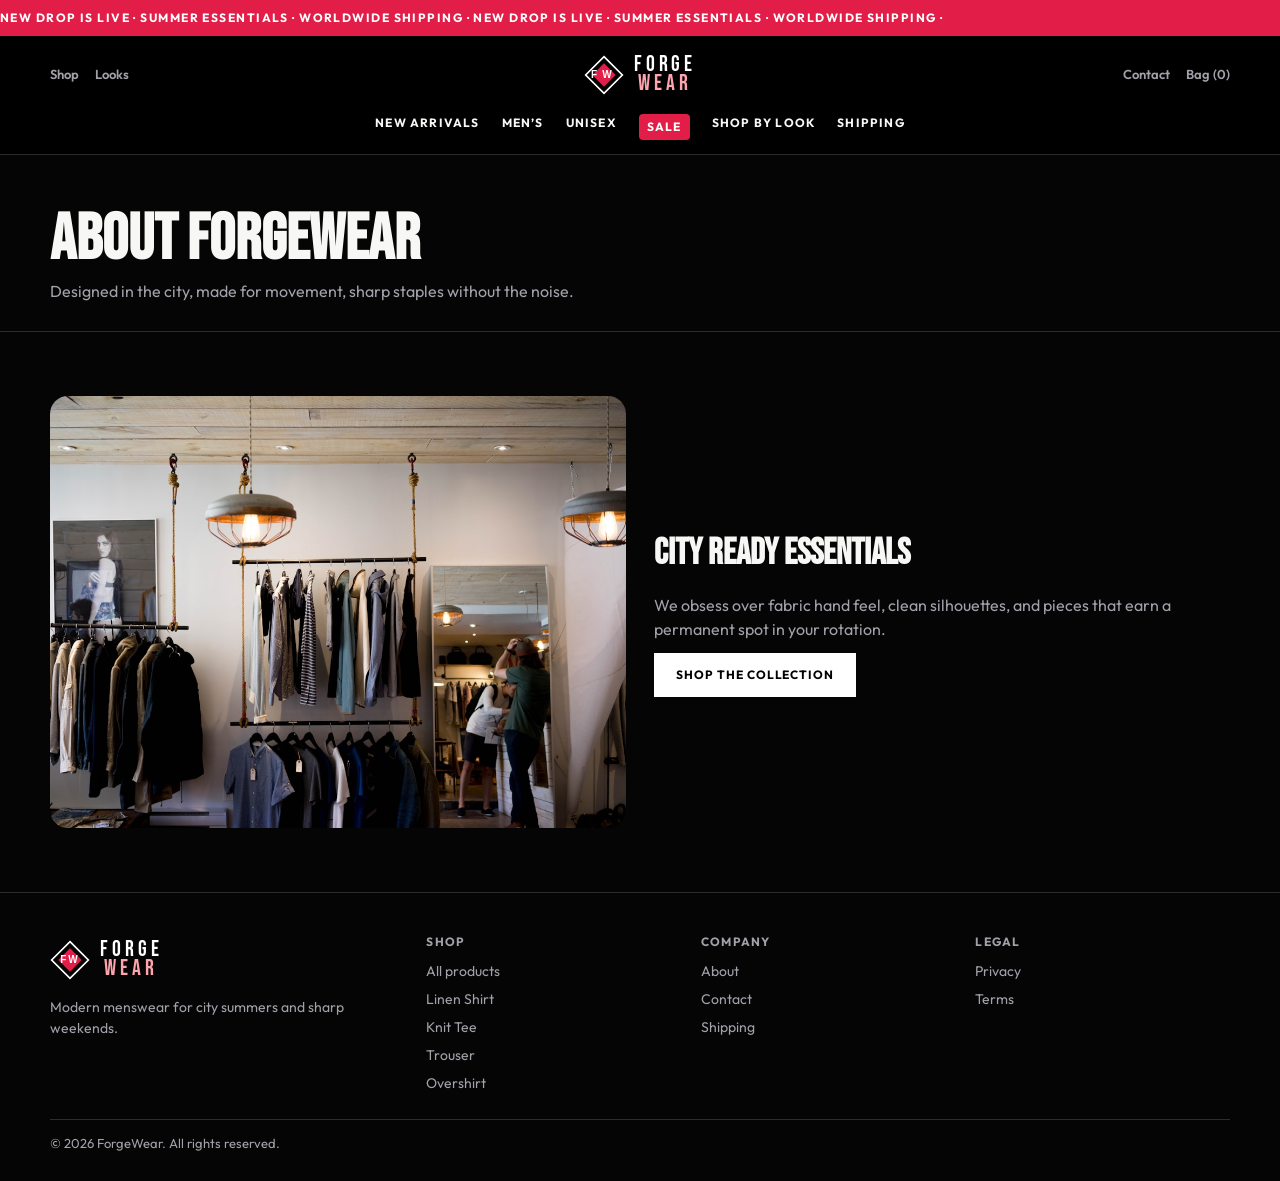
==== commit ab84ff6d: "Remove hyphens and long dashes from site copy. Rewrite visible content so compound words and em dash" ====
--- a/about.html
+++ b/about.html
@@ -3,9 +3,9 @@
 <link href="https://fonts.googleapis.com/css2?family=Bebas+Neue&family=Outfit:wght@400;500;600;700;800&display=swap" rel="stylesheet"/>
 <link rel="stylesheet" href="styles.css"/>  <link rel="icon" href="favicon.svg" type="image/svg+xml"/>
   <meta name="theme-color" content="#070708"/>
-  <meta name="description" content="Modern menswear for city summers — curated drops, sharp fits, fast checkout."/>
+  <meta name="description" content="Modern menswear for city summers, curated drops, sharp fits, fast checkout."/>
   <meta property="og:title" content="About | ForgeWear"/>
-  <meta property="og:description" content="Modern menswear for city summers — curated drops, sharp fits, fast checkout."/>
+  <meta property="og:description" content="Modern menswear for city summers, curated drops, sharp fits, fast checkout."/>
   <meta property="og:type" content="website"/>
   <meta property="og:url" content="https://mryamaslam.github.io/forgewear/"/>
   <meta name="twitter:card" content="summary_large_image"/>
@@ -24,8 +24,8 @@
 <a href="shop.html">New Arrivals</a><a href="shop.html">Men’s</a><a href="shop.html">Unisex</a>
 <a class="sale" href="shop.html">Sale</a><a href="about.html">Shop by Look</a><a href="shipping.html">Shipping</a>
 </nav></header>
-<main id="main"><div class="page-hero"><div class="wrap"><h1>ABOUT FORGEWEAR</h1><p>Designed in the city, made for movement — sharp staples without the noise.</p></div></div>
-<section><div class="wrap grid-2"><img class="split-img" src="images/store.jpg" alt="ForgeWear store"/ loading="lazy" decoding="async"><div><h2 style="font-family:Bebas Neue,sans-serif;font-size:36px">CITY-READY ESSENTIALS</h2><p class="muted" style="margin:12px 0">We obsess over fabric hand-feel, clean silhouettes, and pieces that earn a permanent spot in your rotation.</p><a class="btn btn-solid" href="shop.html">Shop the collection</a></div></div></section></main>
+<main id="main"><div class="page-hero"><div class="wrap"><h1>ABOUT FORGEWEAR</h1><p>Designed in the city, made for movement, sharp staples without the noise.</p></div></div>
+<section><div class="wrap grid-2"><img class="split-img" src="images/store.jpg" alt="ForgeWear store" loading="lazy" decoding="async"><div><h2 style="font-family:Bebas Neue,sans-serif;font-size:36px">CITY READY ESSENTIALS</h2><p class="muted" style="margin:12px 0">We obsess over fabric hand feel, clean silhouettes, and pieces that earn a permanent spot in your rotation.</p><a class="btn btn-solid" href="shop.html">Shop the collection</a></div></div></section></main>
 <footer><div class="wrap"><div class="footer-grid">
 <div><a class="logo logo-forge" href="index.html" aria-label="ForgeWear home"><svg class="logo-stamp" viewBox="0 0 48 48" aria-hidden="true"><path d="M24 2L46 24 24 46 2 24 24 2z" fill="none" stroke="#fff" stroke-width="2"/><path d="M24 10L38 24 24 38 10 24 24 10z" fill="#e11d48"/><text x="24" y="28" text-anchor="middle" font-family="Arial Black,Arial,sans-serif" font-size="12" font-weight="800" fill="#fff">FW</text></svg><span class="logo-stack"><span>FORGE</span><span>WEAR</span></span></a><p class="muted" style="margin-top:10px;font-size:14px">Modern menswear for city summers and sharp weekends.</p></div>
 <div><h4>Shop</h4><a href="shop.html">All products</a><a href="product-linen.html">Linen Shirt</a><a href="product-knit.html">Knit Tee</a><a href="product-trouser.html">Trouser</a><a href="product-jacket.html">Overshirt</a></div>
--- a/styles.css
+++ b/styles.css
@@ -558,3 +558,26 @@
 .logo-forge .logo-stack span:last-child { color: #fda4af; }
 .logo-mark, .logo-text { display: none !important; }
 header .logo-forge { justify-self: center; }
+
+/* ---- Unique motion / section language ---- */
+/* ForgeWear motion — slide up + product zoom (no clip-path: it hid content) */
+.reveal { opacity: 0; transform: translateY(28px); transition: .75s var(--ease); }
+.reveal.in { opacity: 1; transform: none; }
+.product img { transition: transform .7s var(--ease), filter .7s; }
+.product:hover img { transform: scale(1.08); filter: contrast(1.08); }
+.product { overflow: hidden; }
+.section-head h2 { position: relative; }
+.section-head h2::after {
+  content: ""; display: block; width: 64px; height: 3px; margin-top: 10px; background: var(--red);
+  transform: scaleX(0); transform-origin: left; transition: transform .6s var(--ease);
+}
+.reveal.in .section-head h2::after, .section-head.reveal.in h2::after { transform: scaleX(1); }
+.forge-shop-layout { display: grid; grid-template-columns: 240px 1fr; gap: 28px; align-items: start; }
+.forge-filters { background: var(--panel); border: 1px solid var(--line); border-radius: 8px; padding: 18px; position: sticky; top: 100px; }
+.forge-filters h2 { font-family: "Bebas Neue", sans-serif; letter-spacing: .12em; margin-bottom: 8px; }
+.forge-filters .filter-group > button { color: #fff; border-color: var(--line); }
+.forge-filters .filter-panel label { color: var(--muted); }
+@media (max-width: 900px) { .forge-shop-layout { grid-template-columns: 1fr; } .forge-filters { position: static; } }
+
+.filters button{border:0;background:0;display:flex;justify-content:space-between;width:100%;padding:10px 0;border-top:1px solid var(--line);font:inherit;font-weight:600;cursor:pointer;color:#fff}
+.filters h2{font-size:14px;margin-bottom:12px}
